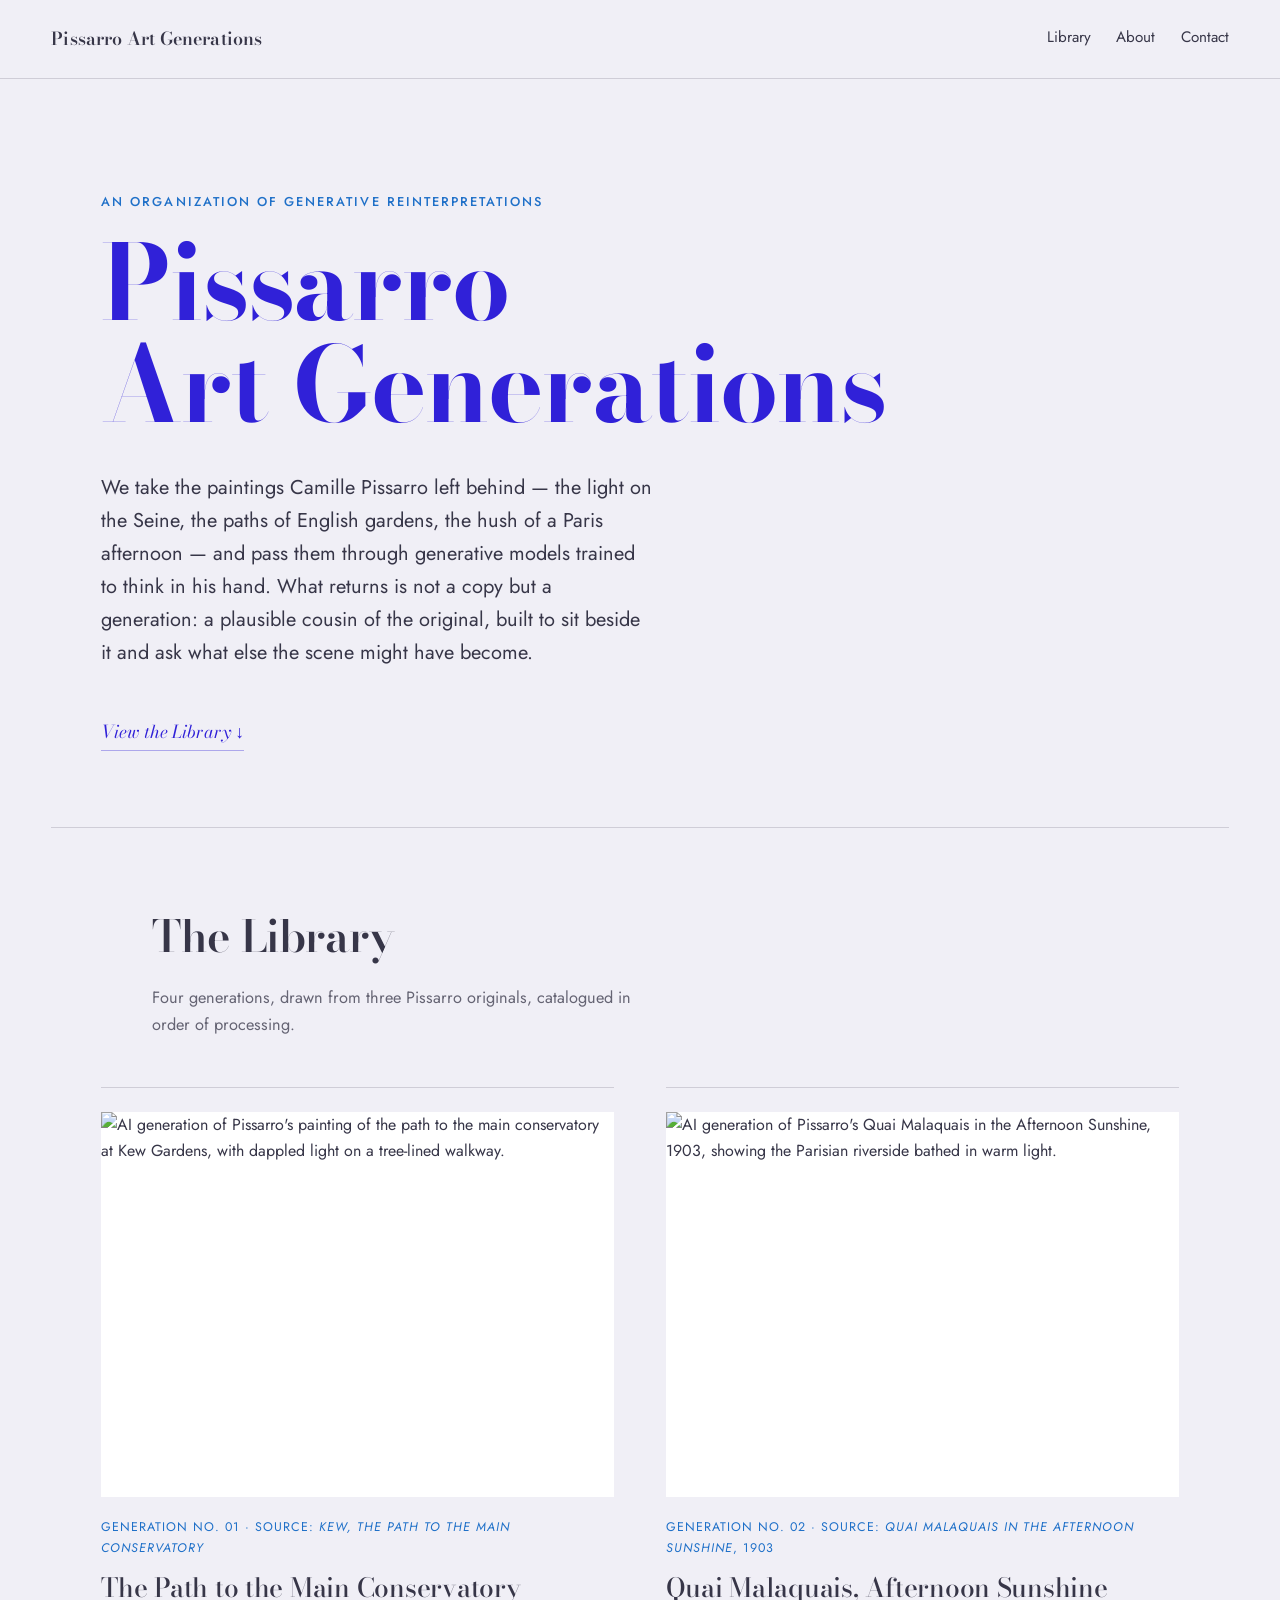
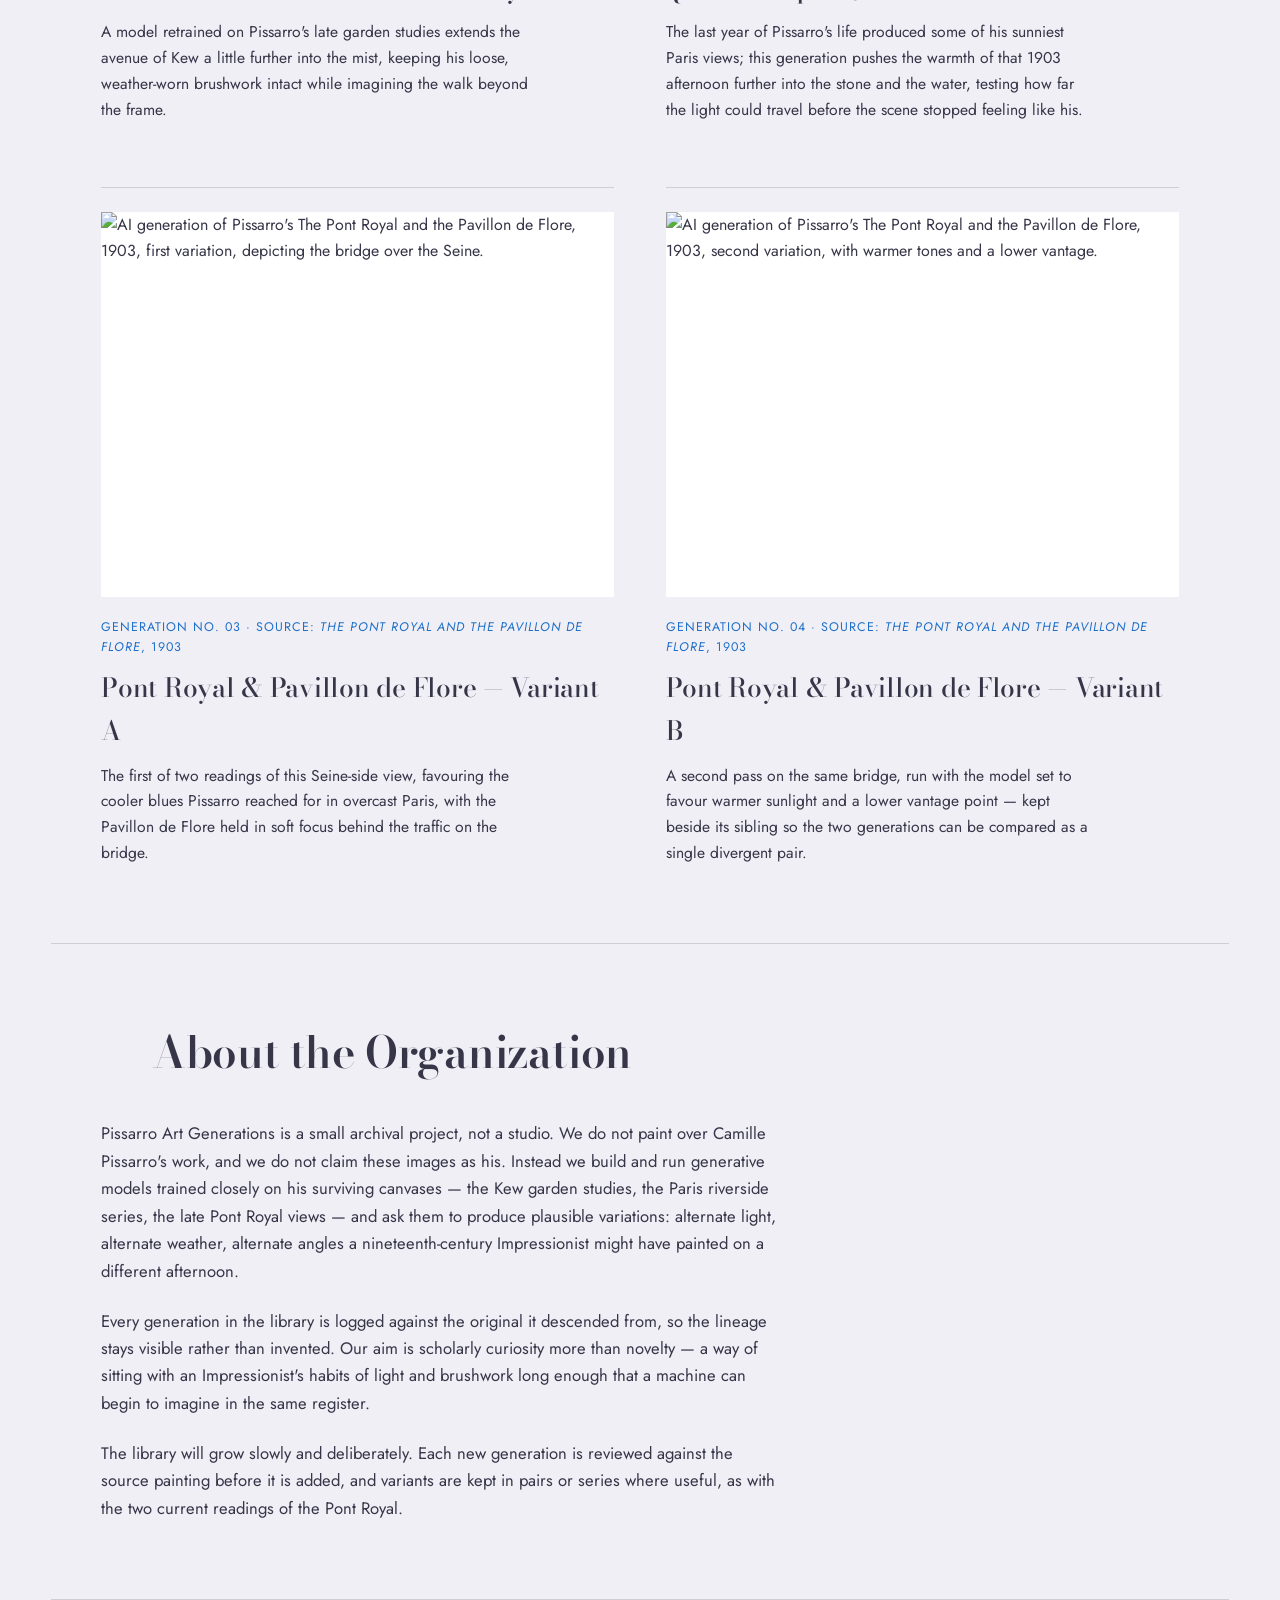
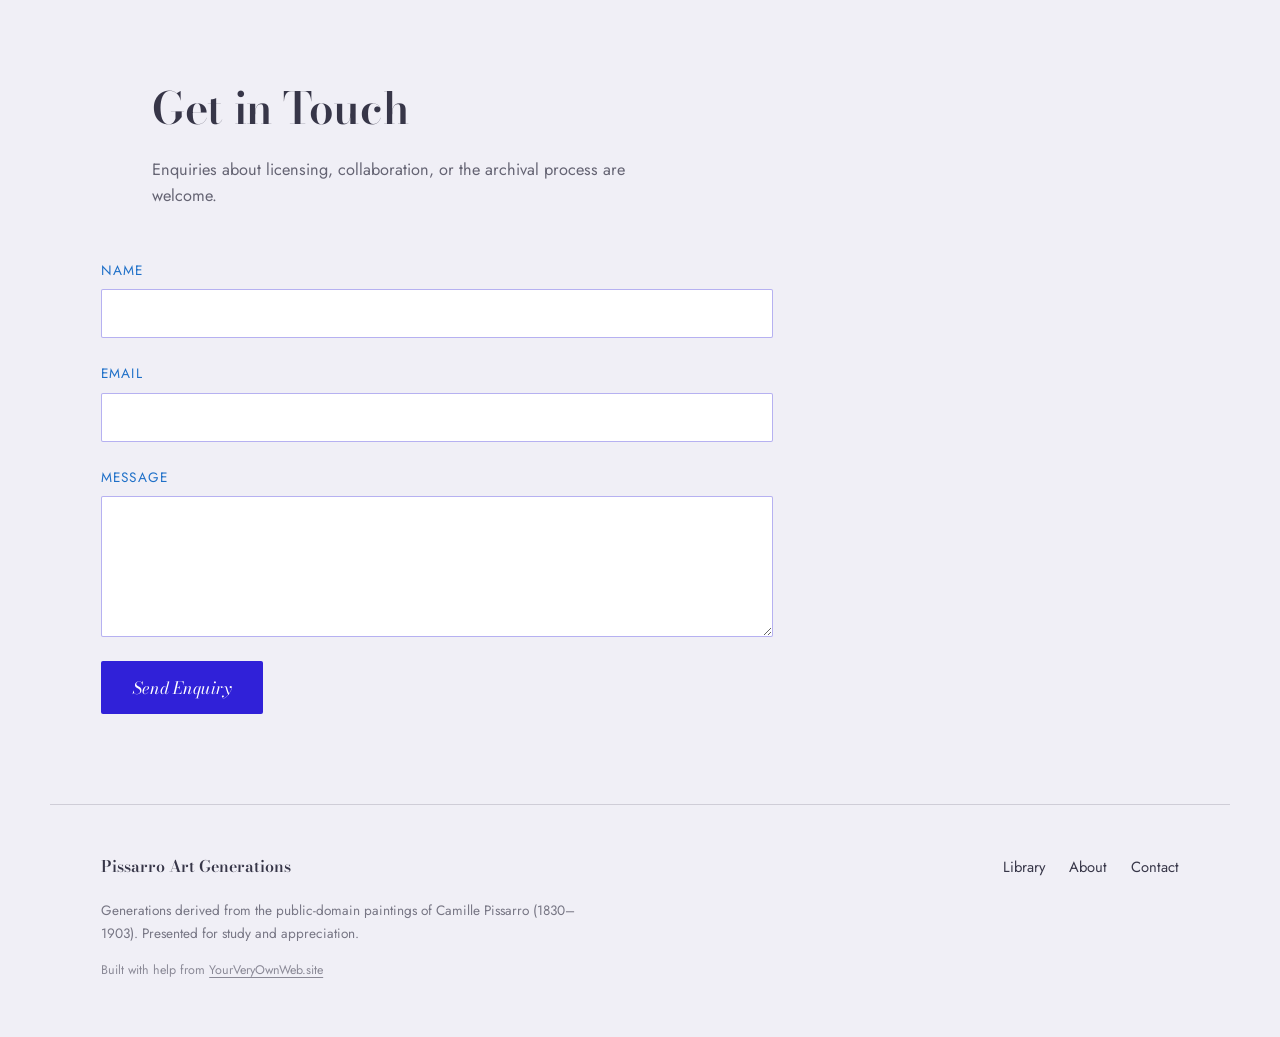
==== index.html @ b39ec669 "Initial publish via YourVeryOwnWeb.site" ====
<!DOCTYPE html>
<html lang="en">
<head>
<meta charset="UTF-8">
<meta name="viewport" content="width=device-width, initial-scale=1.0">
<title>Pissarro Art Generations — AI Reinterpretations of Camille Pissarro</title>
<meta name="description" content="Pissarro Art Generations organizes AI-generated reinterpretations of Camille Pissarro's original paintings into a curated library.">
<link rel="preconnect" href="https://fonts.googleapis.com">
<link rel="preconnect" href="https://fonts.gstatic.com" crossorigin>
<link href="https://fonts.googleapis.com/css2?family=Bodoni+Moda:ital,opsz,wght@0,6..96,400;0,6..96,500;0,6..96,600;0,6..96,700;0,6..96,900;1,6..96,400&family=Jost:ital,wght@0,300;0,400;0,500;0,600;1,400&display=swap" rel="stylesheet">
<link rel="stylesheet" href="assets/css/styles.css">
</head>
<body>

<!-- TOP BAR START -->
<header class="topbar">
  <a class="topbar__name" href="index.html">Pissarro Art Generations</a>
  <nav class="topbar__nav" aria-label="Primary">
    <a href="index.html#library">Library</a>
    <a href="index.html#about">About</a>
    <a href="index.html#contact">Contact</a>
  </nav>
</header>
<!-- TOP BAR END -->

<main id="top">

  <!-- HERO SECTION START -->
  <section class="hero" aria-labelledby="hero-heading">
    <p class="hero__eyebrow">An organization of generative reinterpretations</p>
    <h1 id="hero-heading" class="hero__name">Pissarro<br>Art&nbsp;Generations</h1>
    <p class="hero__lede">
      We take the paintings Camille Pissarro left behind — the light on the Seine,
      the paths of English gardens, the hush of a Paris afternoon — and pass them
      through generative models trained to think in his hand. What returns is not
      a copy but a generation: a plausible cousin of the original, built to sit
      beside it and ask what else the scene might have become.
    </p>
    <a class="hero__cta" href="#library">View the Library ↓</a>
  </section>
  <!-- HERO SECTION END -->

  <hr class="rule">

  <!-- LIBRARY / SELECTED WORK SECTION START -->
  <section id="library" class="library" aria-labelledby="library-heading">
    <div class="section-head">
      <h2 id="library-heading">The Library</h2>
      <p class="section-head__note">Four generations, drawn from three Pissarro originals, catalogued in order of processing.</p>
    </div>

    <div class="library__grid">

      <!-- Entry 1 -->
      <article class="entry">
        <figure class="entry__figure">
          <img src="https://pub-b8be2d42a56f45ea932b63dd513a009c.r2.dev/u/5d6qfpzfwi1xz0b/91ff86ba87f6eab5-kew-the-path-to-the-main-conservatory__1_.jpg" alt="AI generation of Pissarro's painting of the path to the main conservatory at Kew Gardens, with dappled light on a tree-lined walkway." loading="lazy">
        </figure>
        <div class="entry__text">
          <p class="entry__meta">Generation No. 01 · Source: <em>Kew, The Path to the Main Conservatory</em></p>
          <h3 class="entry__title">The Path to the Main Conservatory</h3>
          <p class="entry__desc">A model retrained on Pissarro's late garden studies extends the avenue of Kew a little further into the mist, keeping his loose, weather-worn brushwork intact while imagining the walk beyond the frame.</p>
        </div>
      </article>

      <!-- Entry 2 -->
      <article class="entry">
        <figure class="entry__figure">
          <img src="https://pub-b8be2d42a56f45ea932b63dd513a009c.r2.dev/u/5d6qfpzfwi1xz0b/f22e54a0213b586c-quai-malaquais-in-the-afternoon-sunshine-1903.jpg" alt="AI generation of Pissarro's Quai Malaquais in the Afternoon Sunshine, 1903, showing the Parisian riverside bathed in warm light." loading="lazy">
        </figure>
        <div class="entry__text">
          <p class="entry__meta">Generation No. 02 · Source: <em>Quai Malaquais in the Afternoon Sunshine</em>, 1903</p>
          <h3 class="entry__title">Quai Malaquais, Afternoon Sunshine</h3>
          <p class="entry__desc">The last year of Pissarro's life produced some of his sunniest Paris views; this generation pushes the warmth of that 1903 afternoon further into the stone and the water, testing how far the light could travel before the scene stopped feeling like his.</p>
        </div>
      </article>

      <!-- Entry 3 -->
      <article class="entry">
        <figure class="entry__figure">
          <img src="https://pub-b8be2d42a56f45ea932b63dd513a009c.r2.dev/u/5d6qfpzfwi1xz0b/1ac3b46f90d7bf42-the-pont-royal-and-the-pavillion-de-flore-1903.jpg" alt="AI generation of Pissarro's The Pont Royal and the Pavillon de Flore, 1903, first variation, depicting the bridge over the Seine." loading="lazy">
        </figure>
        <div class="entry__text">
          <p class="entry__meta">Generation No. 03 · Source: <em>The Pont Royal and the Pavillon de Flore</em>, 1903</p>
          <h3 class="entry__title">Pont Royal &amp; Pavillon de Flore — Variant A</h3>
          <p class="entry__desc">The first of two readings of this Seine-side view, favouring the cooler blues Pissarro reached for in overcast Paris, with the Pavillon de Flore held in soft focus behind the traffic on the bridge.</p>
        </div>
      </article>

      <!-- Entry 4 -->
      <article class="entry">
        <figure class="entry__figure">
          <img src="https://pub-b8be2d42a56f45ea932b63dd513a009c.r2.dev/u/5d6qfpzfwi1xz0b/32edb75a07977446-the-pont-royal-and-the-pavillon-de-flore-1903.jpg" alt="AI generation of Pissarro's The Pont Royal and the Pavillon de Flore, 1903, second variation, with warmer tones and a lower vantage." loading="lazy">
        </figure>
        <div class="entry__text">
          <p class="entry__meta">Generation No. 04 · Source: <em>The Pont Royal and the Pavillon de Flore</em>, 1903</p>
          <h3 class="entry__title">Pont Royal &amp; Pavillon de Flore — Variant B</h3>
          <p class="entry__desc">A second pass on the same bridge, run with the model set to favour warmer sunlight and a lower vantage point — kept beside its sibling so the two generations can be compared as a single divergent pair.</p>
        </div>
      </article>

    </div>
  </section>
  <!-- LIBRARY / SELECTED WORK SECTION END -->

  <hr class="rule">

  <!-- ABOUT SECTION START -->
  <section id="about" class="about" aria-labelledby="about-heading">
    <div class="section-head">
      <h2 id="about-heading">About the Organization</h2>
    </div>
    <div class="about__body">
      <p>
        Pissarro Art Generations is a small archival project, not a studio. We do not
        paint over Camille Pissarro's work, and we do not claim these images as his.
        Instead we build and run generative models trained closely on his surviving
        canvases — the Kew garden studies, the Paris riverside series, the late
        Pont Royal views — and ask them to produce plausible variations: alternate
        light, alternate weather, alternate angles a nineteenth-century Impressionist
        might have painted on a different afternoon.
      </p>
      <p>
        Every generation in the library is logged against the original it descended
        from, so the lineage stays visible rather than invented. Our aim is
        scholarly curiosity more than novelty — a way of sitting with an
        Impressionist's habits of light and brushwork long enough that a machine can
        begin to imagine in the same register.
      </p>
      <p>
        The library will grow slowly and deliberately. Each new generation is
        reviewed against the source painting before it is added, and variants are
        kept in pairs or series where useful, as with the two current readings of
        the Pont Royal.
      </p>
    </div>
  </section>
  <!-- ABOUT SECTION END -->

  <hr class="rule">

  <!-- CONTACT SECTION START -->
  <section id="contact" class="contact" aria-labelledby="contact-heading">
    <div class="section-head">
      <h2 id="contact-heading">Get in Touch</h2>
      <p class="section-head__note">Enquiries about licensing, collaboration, or the archival process are welcome.</p>
    </div>

    <form class="contact__form" action="https://yourveryownweb.site/f/jdfjeua5txmh37ec" method="POST">
      <input type="text" name="_gotcha" style="display:none" tabindex="-1" autocomplete="off">
      <input type="hidden" name="_redirect" value="thanks.html">

      <div class="field">
        <label for="name">Name</label>
        <input type="text" id="name" name="name" required autocomplete="name">
      </div>

      <div class="field">
        <label for="email">Email</label>
        <input type="email" id="email" name="email" required autocomplete="email">
      </div>

      <div class="field">
        <label for="message">Message</label>
        <textarea id="message" name="message" rows="5" required></textarea>
      </div>

      <button type="submit" class="contact__submit">Send Enquiry</button>
    </form>
  </section>
  <!-- CONTACT SECTION END -->

</main>

<!-- FOOTER START -->
<footer class="site-footer">
  <div class="site-footer__row">
    <span class="site-footer__name">Pissarro Art Generations</span>
    <nav class="site-footer__links" aria-label="Footer">
      <a href="index.html#library">Library</a>
      <a href="index.html#about">About</a>
      <a href="index.html#contact">Contact</a>
    </nav>
  </div>
  <p class="site-footer__note">Generations derived from the public-domain paintings of Camille Pissarro (1830–1903). Presented for study and appreciation.</p>
  <p class="yvow-credit">Built with help from <a href="https://yourveryownweb.site" rel="noopener">YourVeryOwnWeb.site</a></p>
</footer>
<!-- FOOTER END -->

<script src="assets/js/scripts.js"></script>
</body>
</html>
---- assets/css/styles.css ----
/* ===========================================================
   PISSARRO ART GENERATIONS — STYLES
   Palette + type system defined as CSS custom properties.
   =========================================================== */

:root{
  /* Palette (from brief) */
  --bg:        #f0eff6; /* dominant paper background */
  --accent:    #3021d8; /* primary accent — deep indigo */
  --accent-2:  #1f70c8; /* supporting — mid blue */
  --ink:       #373648; /* body / heading ink — slate charcoal */
  --sky:       #00a3d7; /* supporting — bright cyan-blue */

  --bg-raised: #ffffff;
  --rule:      rgba(55, 54, 72, 0.18);
  --rule-strong: rgba(48, 33, 216, 0.35);

  --font-head: "Bodoni Moda", "Playfair Display", Georgia, "Times New Roman", serif;
  --font-body: "Jost", "Century Gothic", "Trebuchet MS", Helvetica, Arial, sans-serif;

  --max-w: 1180px;
  --gutter: clamp(1.25rem, 4vw, 3.5rem);
}

*, *::before, *::after{ box-sizing: border-box; }

html{ scroll-behavior: smooth; }

body{
  margin: 0;
  background: var(--bg);
  color: var(--ink);
  font-family: var(--font-body);
  font-weight: 400;
  line-height: 1.65;
  -webkit-font-smoothing: antialiased;
}

h1, h2, h3{
  font-family: var(--font-head);
  color: var(--ink);
  margin: 0;
  letter-spacing: -0.01em;
}

a{
  color: var(--accent);
  text-decoration-thickness: 1px;
  text-underline-offset: 3px;
}

a:hover, a:focus-visible{
  color: var(--sky);
}

img{ max-width: 100%; display: block; }

.rule{
  border: none;
  border-top: 1px solid var(--rule);
  margin: 0 var(--gutter);
}

/* ===========================================================
   TOP BAR
   =========================================================== */
.topbar{
  display: flex;
  flex-wrap: wrap;
  align-items: center;
  justify-content: space-between;
  gap: 0.75rem 1.5rem;
  padding: clamp(1rem, 2.5vw, 1.5rem) var(--gutter);
  border-bottom: 1px solid var(--rule);
}

.topbar__name{
  font-family: var(--font-head);
  font-weight: 600;
  font-size: clamp(1rem, 1.4vw, 1.15rem);
  color: var(--ink);
  text-decoration: none;
  letter-spacing: 0.01em;
}

.topbar__nav{
  display: flex;
  gap: clamp(1rem, 2vw, 2rem);
  font-size: 0.95rem;
}

.topbar__nav a{
  color: var(--ink);
  text-decoration: none;
  border-bottom: 1px solid transparent;
  padding-bottom: 2px;
}

.topbar__nav a:hover,
.topbar__nav a:focus-visible{
  color: var(--accent);
  border-bottom-color: var(--accent-2);
}

/* ===========================================================
   HERO
   =========================================================== */
.hero{
  max-width: var(--max-w);
  margin: 0 auto;
  padding: clamp(3rem, 9vw, 7rem) var(--gutter) clamp(3rem, 6vw, 5rem);
}

.hero__eyebrow{
  text-transform: uppercase;
  letter-spacing: 0.16em;
  font-size: 0.8rem;
  color: var(--accent-2);
  margin: 0 0 1.25rem;
  font-weight: 500;
}

.hero__name{
  font-size: clamp(2.75rem, 9vw, 6.5rem);
  font-weight: 700;
  line-height: 0.98;
  color: var(--accent);
  margin-bottom: clamp(1.5rem, 3vw, 2.25rem);
}

.hero__lede{
  max-width: 46ch;
  font-size: clamp(1.05rem, 1.4vw, 1.2rem);
  color: var(--ink);
}

.hero__cta{
  display: inline-block;
  margin-top: 1.75rem;
  font-family: var(--font-head);
  font-style: italic;
  font-size: 1.1rem;
  color: var(--accent);
  text-decoration: none;
  border-bottom: 1px solid var(--rule-strong);
  padding-bottom: 3px;
}

.hero__cta:hover, .hero__cta:focus-visible{
  color: var(--sky);
  border-bottom-color: var(--sky);
}

/* ===========================================================
   SECTION HEADS (shared)
   =========================================================== */
.section-head{
  max-width: var(--max-w);
  margin: 0 auto;
  padding: clamp(3rem, 6vw, 4.5rem) var(--gutter) clamp(1.5rem, 3vw, 2rem);
}

.section-head h2{
  font-size: clamp(1.9rem, 4vw, 2.75rem);
  font-weight: 600;
}

.section-head__note{
  margin-top: 0.75rem;
  color: var(--ink);
  opacity: 0.75;
  max-width: 52ch;
  font-size: 1.02rem;
}

/* ===========================================================
   LIBRARY / SELECTED WORK
   =========================================================== */
.library{
  max-width: var(--max-w);
  margin: 0 auto;
  padding: 0 var(--gutter) clamp(3rem, 6vw, 5rem);
}

.library__grid{
  display: grid;
  grid-template-columns: 1fr;
  gap: clamp(2.5rem, 5vw, 4rem) clamp(2rem, 4vw, 3.5rem);
}

@media (min-width: 768px){
  .library__grid{
    grid-template-columns: repeat(2, 1fr);
  }
}

.entry{
  border-top: 1px solid var(--rule);
  padding-top: 1.5rem;
}

.entry__figure{
  margin: 0 0 1.25rem;
  overflow: hidden;
  background: var(--bg-raised);
}

.entry__figure img{
  width: 100%;
  height: auto;
  aspect-ratio: 4 / 3;
  object-fit: cover;
  filter: saturate(1.02);
  transition: transform 0.4s ease;
}

.entry:hover .entry__figure img{
  transform: scale(1.015);
}

.entry__meta{
  font-size: 0.78rem;
  text-transform: uppercase;
  letter-spacing: 0.08em;
  color: var(--accent-2);
  margin: 0 0 0.5rem;
}

.entry__title{
  font-size: clamp(1.35rem, 2.2vw, 1.65rem);
  font-weight: 500;
  margin-bottom: 0.6rem;
}

.entry__desc{
  color: var(--ink);
  max-width: 48ch;
  font-size: 0.98rem;
  margin: 0;
}

/* ===========================================================
   ABOUT
   =========================================================== */
.about{
  max-width: var(--max-w);
  margin: 0 auto;
  padding: 0 var(--gutter) clamp(3rem, 6vw, 5rem);
}

.about__body{
  display: grid;
  gap: 1.4rem;
  max-width: 68ch;
  font-size: clamp(1rem, 1.3vw, 1.1rem);
}

.about__body p{ margin: 0; }

/* ===========================================================
   CONTACT
   =========================================================== */
.contact{
  max-width: var(--max-w);
  margin: 0 auto;
  padding: 0 var(--gutter) clamp(4rem, 7vw, 6rem);
}

.contact__form{
  max-width: 42rem;
  display: grid;
  gap: 1.5rem;
}

.field{
  display: grid;
  gap: 0.5rem;
}

.field label{
  font-size: 0.85rem;
  text-transform: uppercase;
  letter-spacing: 0.08em;
  color: var(--accent-2);
}

.field input,
.field textarea{
  font-family: var(--font-body);
  font-size: 1rem;
  color: var(--ink);
  background: var(--bg-raised);
  border: 1px solid var(--rule-strong);
  border-radius: 2px;
  padding: 0.75rem 0.9rem;
  resize: vertical;
}

.field input:focus,
.field textarea:focus{
  outline: none;
  border-color: var(--accent);
  box-shadow: 0 0 0 3px rgba(48, 33, 216, 0.12);
}

.contact__submit{
  justify-self: start;
  font-family: var(--font-head);
  font-style: italic;
  font-size: 1.05rem;
  color: var(--bg-raised);
  background: var(--accent);
  border: none;
  padding: 0.85rem 2rem;
  border-radius: 2px;
  cursor: pointer;
  transition: background 0.2s ease;
}

.contact__submit:hover,
.contact__submit:focus-visible{
  background: var(--sky);
}

/* ===========================================================
   FOOTER
   =========================================================== */
.site-footer{
  max-width: var(--max-w);
  margin: 0 auto;
  padding: clamp(2rem, 4vw, 3rem) var(--gutter) clamp(2.5rem, 5vw, 3.5rem);
  border-top: 1px solid var(--rule);
}

.site-footer__row{
  display: flex;
  flex-wrap: wrap;
  justify-content: space-between;
  gap: 1rem;
  align-items: baseline;
  margin-bottom: 1.25rem;
}

.site-footer__name{
  font-family: var(--font-head);
  font-weight: 600;
  color: var(--ink);
}

.site-footer__links{
  display: flex;
  gap: 1.5rem;
  font-size: 0.92rem;
}

.site-footer__links a{
  color: var(--ink);
  text-decoration: none;
}

.site-footer__links a:hover,
.site-footer__links a:focus-visible{
  color: var(--accent);
}

.site-footer__note{
  font-size: 0.85rem;
  color: var(--ink);
  opacity: 0.65;
  max-width: 60ch;
  margin: 0 0 1rem;
}

.yvow-credit{
  font-size: 0.78rem;
  color: var(--ink);
  opacity: 0.55;
  margin: 0;
}

.yvow-credit a{
  color: inherit;
  text-decoration: underline;
}

/* ===========================================================
   THANKS PAGE
   =========================================================== */
.thanks{
  max-width: var(--max-w);
  margin: 0 auto;
  padding: clamp(4rem, 10vw, 8rem) var(--gutter);
}

.thanks__heading{
  font-size: clamp(2rem, 5vw, 3.5rem);
  font-weight: 600;
  margin-bottom: 1.5rem;
  color: var(--accent);
}

.thanks__message{
  max-width: 54ch;
  font-size: clamp(1rem, 1.2vw, 1.1rem);
  line-height: 1.7;
  color: var(--ink);
  margin-bottom: 2rem;
}

.thanks__cta{
  display: inline-block;
  font-family: var(--font-head);
  font-style: italic;
  font-size: 1.05rem;
  color: var(--accent);
  text-decoration: none;
  border-bottom: 1px solid var(--rule-strong);
  padding-bottom: 3px;
}

.thanks__cta:hover,
.thanks__cta:focus-visible{
  color: var(--sky);
  border-bottom-color: var(--sky);
}

/* ===========================================================
   RESPONSIVE TUNING
   =========================================================== */
@media (min-width: 1024px){
  .hero__lede{ font-size: 1.25rem; }
}
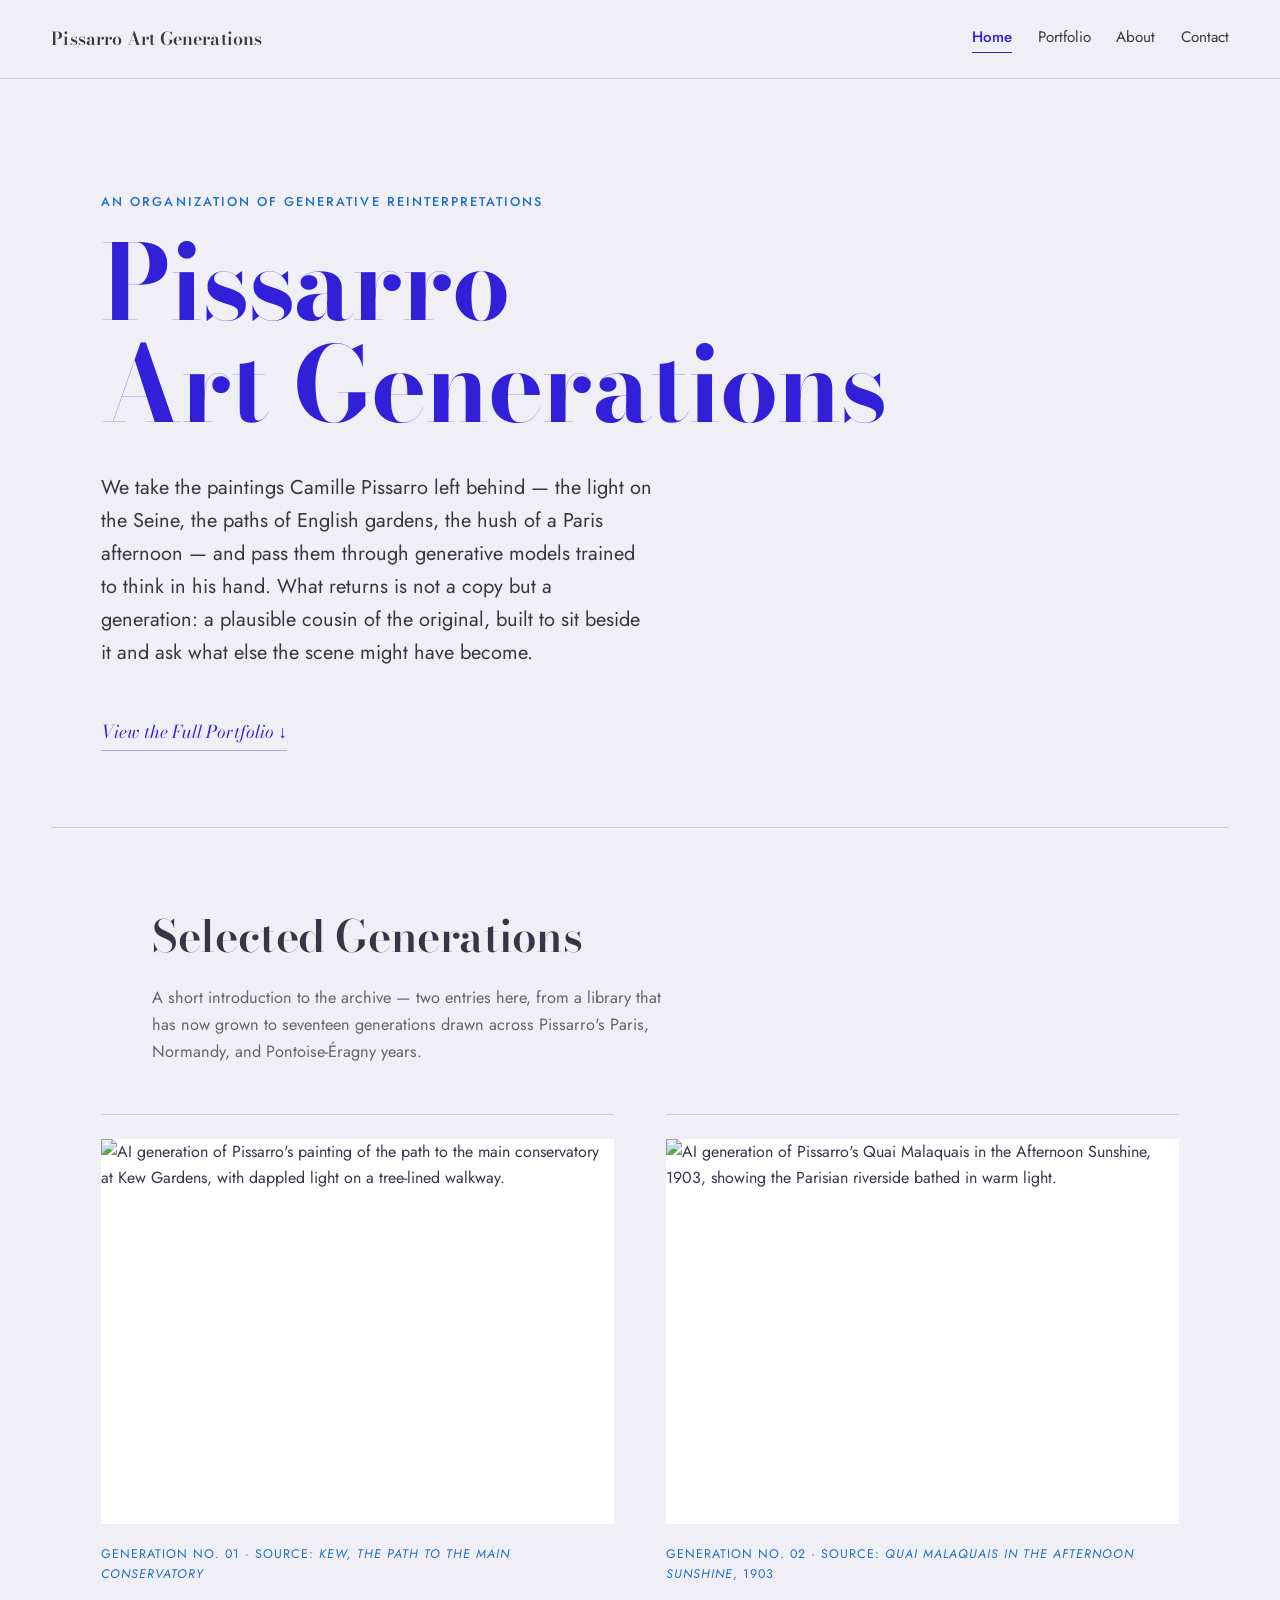
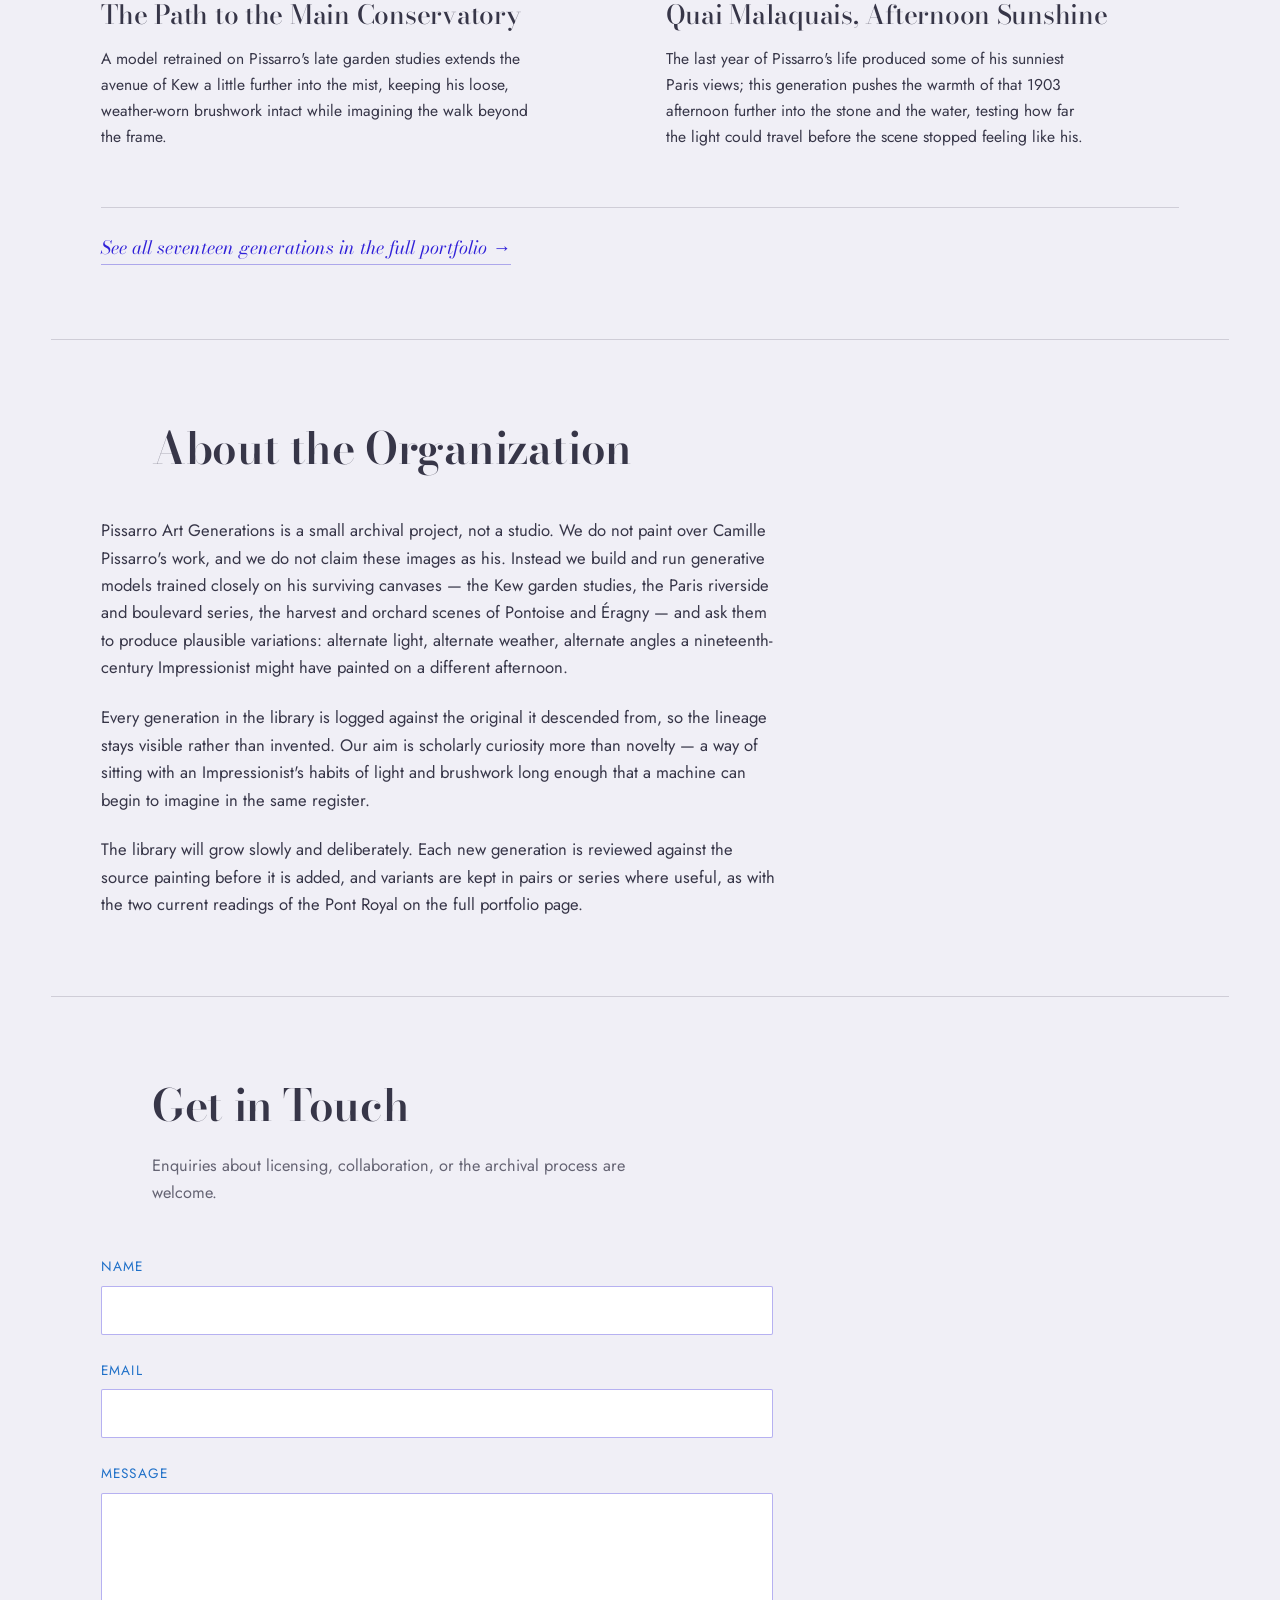
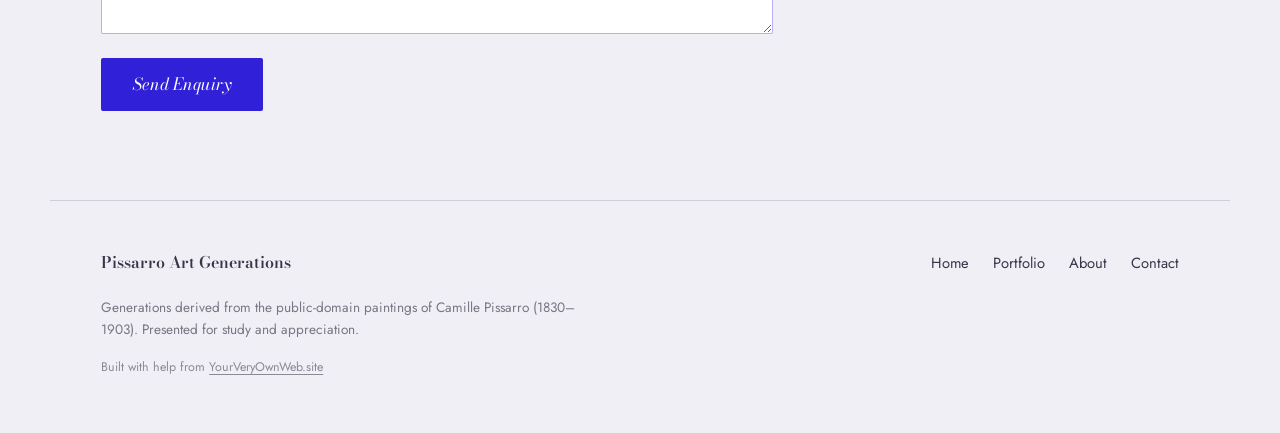
==== commit 80af74ef: "Update via YourVeryOwnWeb.site" ====
--- a/index.html
+++ b/index.html
@@ -16,7 +16,8 @@
 <header class="topbar">
   <a class="topbar__name" href="index.html">Pissarro Art Generations</a>
   <nav class="topbar__nav" aria-label="Primary">
-    <a href="index.html#library">Library</a>
+    <a href="index.html" aria-current="page">Home</a>
+    <a href="portfolio.html">Portfolio</a>
     <a href="index.html#about">About</a>
     <a href="index.html#contact">Contact</a>
   </nav>
@@ -36,17 +37,17 @@
       a copy but a generation: a plausible cousin of the original, built to sit
       beside it and ask what else the scene might have become.
     </p>
-    <a class="hero__cta" href="#library">View the Library ↓</a>
+    <a class="hero__cta" href="portfolio.html">View the Full Portfolio ↓</a>
   </section>
   <!-- HERO SECTION END -->
 
   <hr class="rule">
 
-  <!-- LIBRARY / SELECTED WORK SECTION START -->
+  <!-- SELECTED WORK TEASER SECTION START -->
   <section id="library" class="library" aria-labelledby="library-heading">
     <div class="section-head">
-      <h2 id="library-heading">The Library</h2>
-      <p class="section-head__note">Four generations, drawn from three Pissarro originals, catalogued in order of processing.</p>
+      <h2 id="library-heading">Selected Generations</h2>
+      <p class="section-head__note">A short introduction to the archive — two entries here, from a library that has now grown to seventeen generations drawn across Pissarro's Paris, Normandy, and Pontoise-Éragny years.</p>
     </div>
 
     <div class="library__grid">
@@ -75,33 +76,13 @@
         </div>
       </article>
 
-      <!-- Entry 3 -->
-      <article class="entry">
-        <figure class="entry__figure">
-          <img src="https://pub-b8be2d42a56f45ea932b63dd513a009c.r2.dev/u/5d6qfpzfwi1xz0b/1ac3b46f90d7bf42-the-pont-royal-and-the-pavillion-de-flore-1903.jpg" alt="AI generation of Pissarro's The Pont Royal and the Pavillon de Flore, 1903, first variation, depicting the bridge over the Seine." loading="lazy">
-        </figure>
-        <div class="entry__text">
-          <p class="entry__meta">Generation No. 03 · Source: <em>The Pont Royal and the Pavillon de Flore</em>, 1903</p>
-          <h3 class="entry__title">Pont Royal &amp; Pavillon de Flore — Variant A</h3>
-          <p class="entry__desc">The first of two readings of this Seine-side view, favouring the cooler blues Pissarro reached for in overcast Paris, with the Pavillon de Flore held in soft focus behind the traffic on the bridge.</p>
-        </div>
-      </article>
+    </div>
 
-      <!-- Entry 4 -->
-      <article class="entry">
-        <figure class="entry__figure">
-          <img src="https://pub-b8be2d42a56f45ea932b63dd513a009c.r2.dev/u/5d6qfpzfwi1xz0b/32edb75a07977446-the-pont-royal-and-the-pavillon-de-flore-1903.jpg" alt="AI generation of Pissarro's The Pont Royal and the Pavillon de Flore, 1903, second variation, with warmer tones and a lower vantage." loading="lazy">
-        </figure>
-        <div class="entry__text">
-          <p class="entry__meta">Generation No. 04 · Source: <em>The Pont Royal and the Pavillon de Flore</em>, 1903</p>
-          <h3 class="entry__title">Pont Royal &amp; Pavillon de Flore — Variant B</h3>
-          <p class="entry__desc">A second pass on the same bridge, run with the model set to favour warmer sunlight and a lower vantage point — kept beside its sibling so the two generations can be compared as a single divergent pair.</p>
-        </div>
-      </article>
-
+    <div class="library__more">
+      <a class="library__more-link" href="portfolio.html">See all seventeen generations in the full portfolio →</a>
     </div>
   </section>
-  <!-- LIBRARY / SELECTED WORK SECTION END -->
+  <!-- SELECTED WORK TEASER SECTION END -->
 
   <hr class="rule">
 
@@ -115,10 +96,11 @@
         Pissarro Art Generations is a small archival project, not a studio. We do not
         paint over Camille Pissarro's work, and we do not claim these images as his.
         Instead we build and run generative models trained closely on his surviving
-        canvases — the Kew garden studies, the Paris riverside series, the late
-        Pont Royal views — and ask them to produce plausible variations: alternate
-        light, alternate weather, alternate angles a nineteenth-century Impressionist
-        might have painted on a different afternoon.
+        canvases — the Kew garden studies, the Paris riverside and boulevard series,
+        the harvest and orchard scenes of Pontoise and Éragny — and ask them to
+        produce plausible variations: alternate light, alternate weather, alternate
+        angles a nineteenth-century Impressionist might have painted on a different
+        afternoon.
       </p>
       <p>
         Every generation in the library is logged against the original it descended
@@ -131,7 +113,7 @@
         The library will grow slowly and deliberately. Each new generation is
         reviewed against the source painting before it is added, and variants are
         kept in pairs or series where useful, as with the two current readings of
-        the Pont Royal.
+        the Pont Royal on the full portfolio page.
       </p>
     </div>
   </section>
@@ -177,7 +159,8 @@
   <div class="site-footer__row">
     <span class="site-footer__name">Pissarro Art Generations</span>
     <nav class="site-footer__links" aria-label="Footer">
-      <a href="index.html#library">Library</a>
+      <a href="index.html">Home</a>
+      <a href="portfolio.html">Portfolio</a>
       <a href="index.html#about">About</a>
       <a href="index.html#contact">Contact</a>
     </nav>
--- a/assets/css/styles.css
+++ b/assets/css/styles.css
@@ -102,6 +102,12 @@
   border-bottom-color: var(--accent-2);
 }
 
+.topbar__nav a[aria-current="page"]{
+  color: var(--accent);
+  border-bottom-color: var(--accent);
+  font-weight: 500;
+}
+
 /* ===========================================================
    HERO
    =========================================================== */
@@ -165,12 +171,27 @@
   font-weight: 600;
 }
 
+.section-head h1.section-head__title{
+  font-size: clamp(2.4rem, 6vw, 4rem);
+  font-weight: 700;
+  color: var(--accent);
+}
+
 .section-head__note{
   margin-top: 0.75rem;
   color: var(--ink);
   opacity: 0.75;
   max-width: 52ch;
   font-size: 1.02rem;
+}
+
+.section-head__eyebrow{
+  text-transform: uppercase;
+  letter-spacing: 0.16em;
+  font-size: 0.8rem;
+  color: var(--accent-2);
+  margin: 0 0 1rem;
+  font-weight: 500;
 }
 
 /* ===========================================================
@@ -236,7 +257,39 @@
   color: var(--ink);
   max-width: 48ch;
   font-size: 0.98rem;
+  margin: 0 0 0.6rem;
+}
+
+.entry__note{
+  color: var(--ink);
+  opacity: 0.7;
+  max-width: 48ch;
+  font-size: 0.9rem;
+  font-style: italic;
   margin: 0;
+}
+
+/* Teaser link-out beneath a partial grid */
+.library__more{
+  margin-top: clamp(2rem, 4vw, 3rem);
+  padding-top: 1.5rem;
+  border-top: 1px solid var(--rule);
+}
+
+.library__more-link{
+  font-family: var(--font-head);
+  font-style: italic;
+  font-size: 1.15rem;
+  color: var(--accent);
+  text-decoration: none;
+  border-bottom: 1px solid var(--rule-strong);
+  padding-bottom: 3px;
+}
+
+.library__more-link:hover,
+.library__more-link:focus-visible{
+  color: var(--sky);
+  border-bottom-color: var(--sky);
 }
 
 /* ===========================================================
